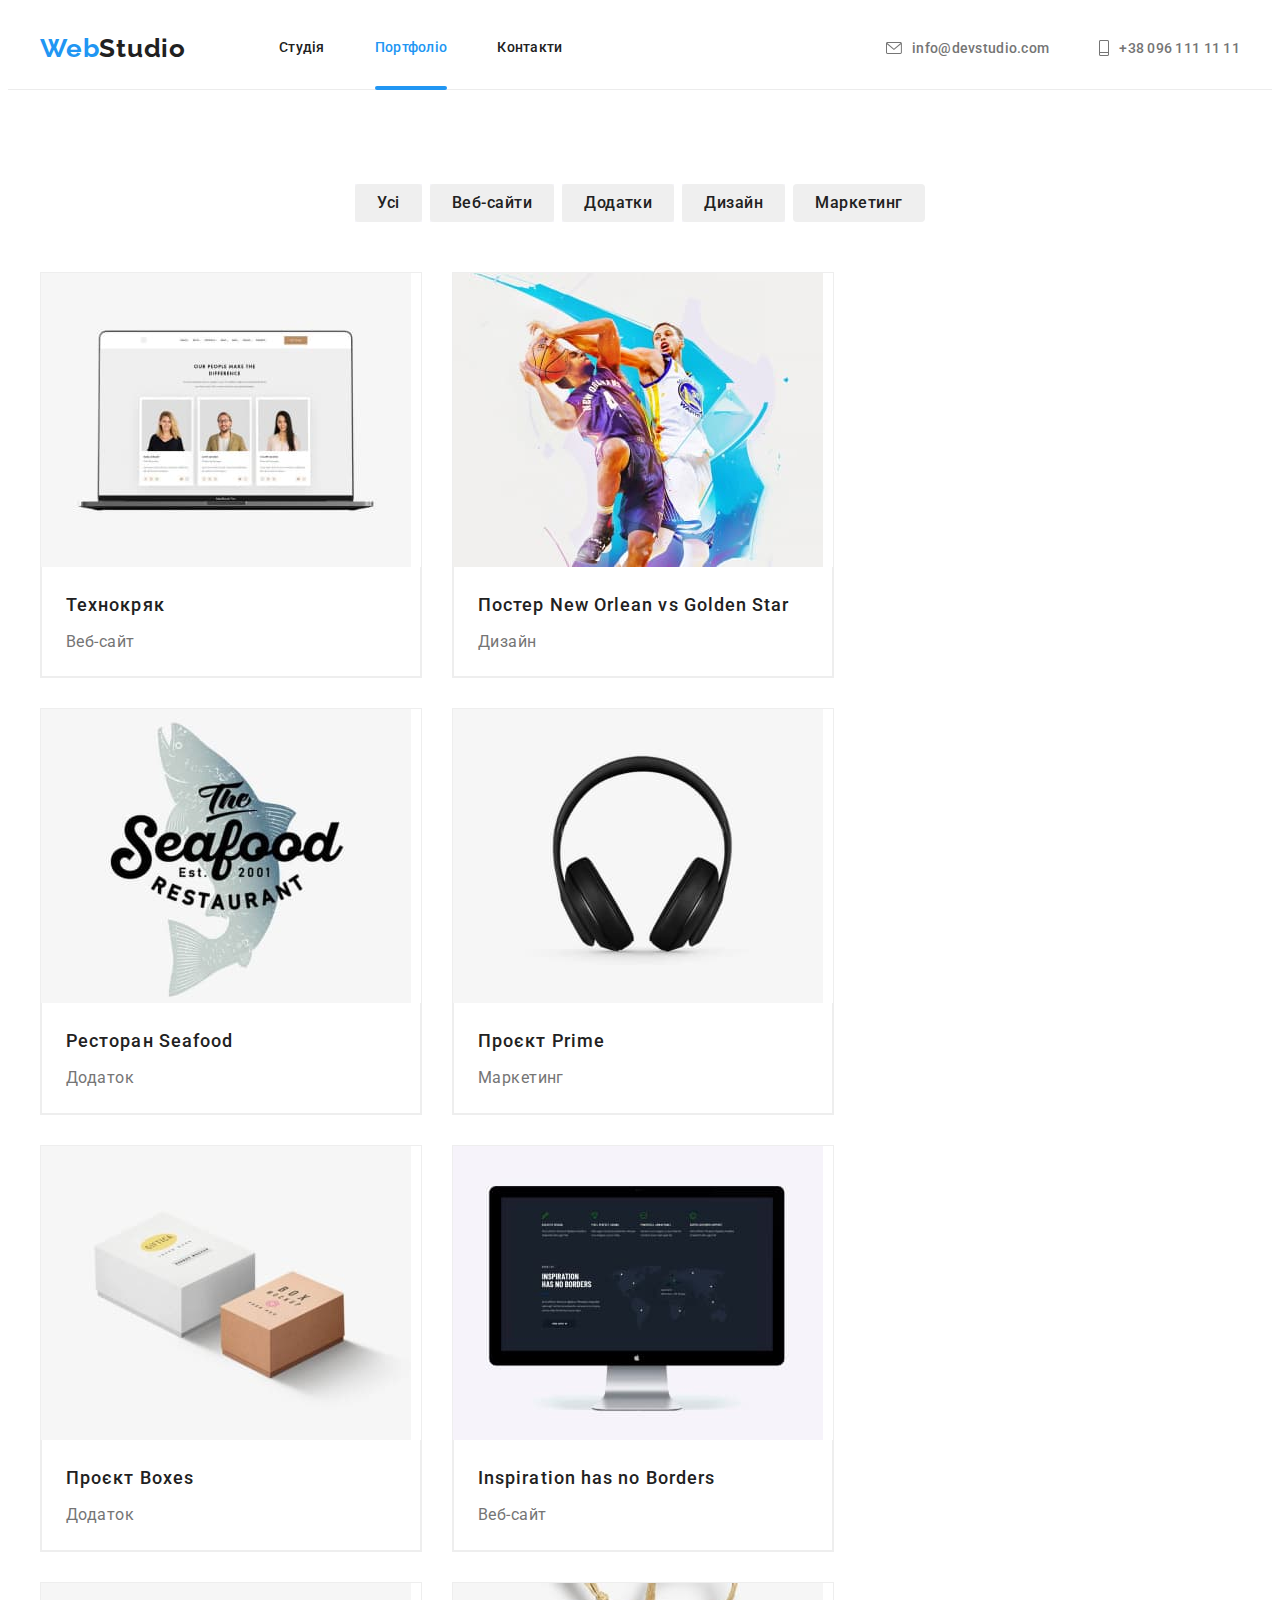
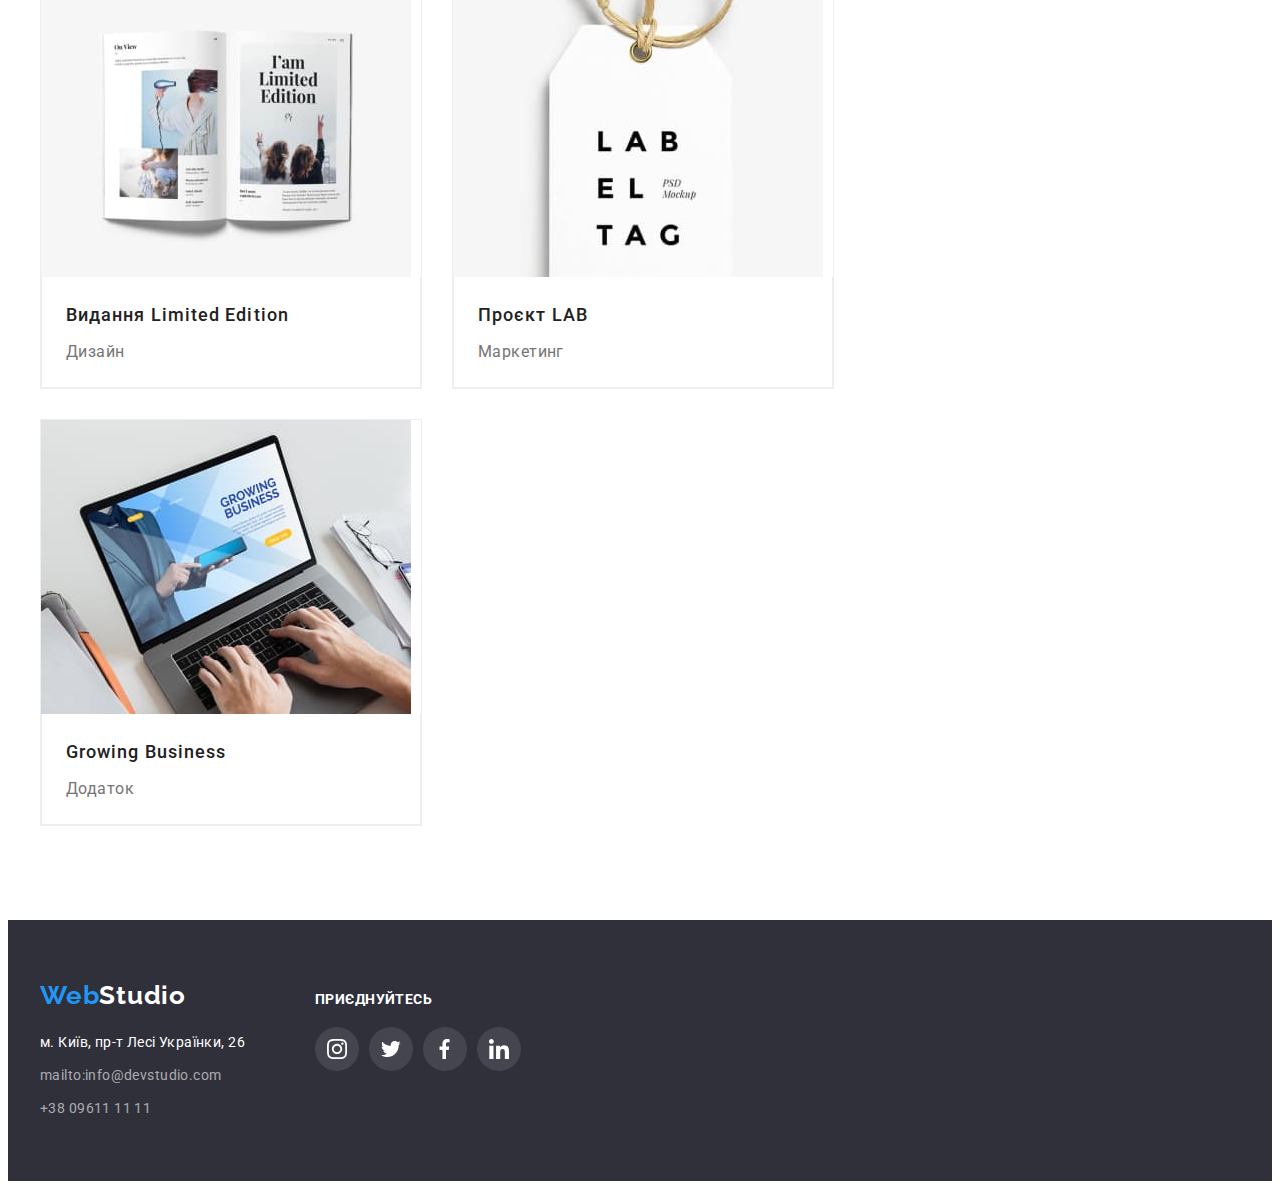
==== portfolio.html @ 92ddbb1d "6 work" ====
<!DOCTYPE html>
<html lang="uk">

<head>
    <meta charset="UTF-8">
    <meta http-equiv="X-UA-Compatible" content="IE=edge">
    <meta name="viewport" content="width=device-width, initial-scale=1.0">
    <link rel="preconnect" href="https://fonts.googleapis.com">
    <link rel="preconnect" href="https://fonts.gstatic.com" crossorigin>
    <link
        href="https://fonts.googleapis.com/css2?family=Raleway:wght@700&family=Roboto:wght@400;500;700;900&display=swap"
        rel="stylesheet">
    <link rel="stylesheet" href="https://cdnjs.cloudflare.com/ajax/libs/modern-normalize/1.1.0/modern-normalize.min.css"
        integrity="sha512-wpPYUAdjBVSE4KJnH1VR1HeZfpl1ub8YT/NKx4PuQ5NmX2tKuGu6U/JRp5y+Y8XG2tV+wKQpNHVUX03MfMFn9Q=="
        crossorigin="anonymous" referrerpolicy="no-referrer" />
    <link rel="stylesheet" href="./css/styles.css">
    <title>Студія</title>
</head>

<body>

    <header class="header">
        <div class="container header-container">
            <nav class="navigation">
                <a class="logo link" href="./index.html"><span class="logo-part">Web</span>Studio</a>
                <ul class="nav-list list">
                    <li class="nav-list-item ">
                        <a href="./index.html" class="nav-list link">Студія</a>
                    </li>
                    <li class="nav-list-item element-portfolio">
                        <a href="./portfolio.html" class="nav-list link current">Портфоліо</a>
                    </li>
                    <li class="nav-list-item">
                        <a href="" class="nav-list link">Контакти</a>
                    </li>
                </ul>
            </nav>
            <ul class="contact list">
                <li class="contactlist"> <a href="mailto:info@devstudio.com" class="contact-list mail link">
                        <svg class="contact-list-icon" width="16" height="12">
                            <use href="./images/sprite.svg#icon-mail">
                            </use>
                        </svg>
                        info@devstudio.com</a>
                </li>
                <li class="contactlist"><a href="tel:+380961111111" class="contact-list tel link">
                        <svg class="contact-list-icon" width="10" height="16">
                            <use href="./images/sprite.svg#icon-tel">
                            </use>
                        </svg>
                        +38 096 111 11 11</a>
                </li>
            </ul>
        </div>
    </header>
    <main>
        <section class="section">
            <div class="container">
                <h1 class="visually-hidden">Наші проекти</h1>
                <ul class="button-list list">
                    <li class="button-proect"><button class="button" type="button">Усі</button> </li>
                    <li class="button-proect"><button class="button" type="button">Веб-сайти</button></li>
                    <li class="button-proect"><button class="button" type="button">Додатки</button></li>
                    <li class="button-proect"><button class="button" type="button">Дизайн</button></li>
                    <li class="button-proect"><button class="button" type="button">Маркетинг</button></li>
                </ul>
                <ul class="section-proects list">
                    <li class="proect-cart">
                        <a class="proects link " href="">

                            <div class="proect-img">
                                <img src="./images/box4.jpg" alt="зображення ноутбука" width="370" height="294">
                                <div class="overlay">
                                    <p>Ресурс пропонує комплексні пропозиції з різним рівнем функціоналу та сервісів.
                                        Все це дозволить відвідувачу
                                        отримати
                                        вичерпні відомості про компанію чи приватну особу.</p>
                                </div>
                            </div>
                            <div class="content-proect-wrapper">
                                <h2 class="proect-title">Технокряк</h2>
                                <p class="description-proect">Веб-сайт</p>
                            </div>
                        </a>
                    </li>
                    <li class="proect-cart">
                        <a class="proects link" href="">
                            <div class="proect-img">
                                <img src="./images/box5.jpg" alt="зображення баскетболістів" width="370" height="294">
                                <div class="overlay">
                                    <p>Ресурс пропонує комплексні пропозиції з різним рівнем функціоналу та сервісів.
                                        Все це дозволить відвідувачу
                                        отримати
                                        вичерпні відомості про компанію чи приватну особу.</p>
                                </div>
                            </div>
                            <div class="content-proect-wrapper">
                                <h2 class="proect-title">Постер New Orlean vs Golden Star</h2>
                                <p class="description-proect">Дизайн</p>
                            </div>
                        </a>
                    </li>
                    <li class="proect-cart">
                        <a class="proects link" href="">
                            <div class="proect-img">
                                <img src="./images/box6.jpg" alt="зображення риби" width="370" height="294">
                                <div class="overlay">
                                    <p>Ресурс пропонує комплексні пропозиції з різним рівнем функціоналу та сервісів.
                                        Все це дозволить відвідувачу
                                        отримати
                                        вичерпні відомості про компанію чи приватну особу.</p>
                                </div>
                            </div>
                            <div class="content-proect-wrapper">
                                <h2 class="proect-title">Ресторан Seafood</h2>
                                <p class="description-proect">Додаток</p>
                            </div>
                        </a>
                    </li>
                    <li class="proect-cart">
                        <a class="proects link" href="">
                            <div class="proect-img">
                                <img src="./images/box7.jpg" alt="зображення навушники" width="370" height="294">
                                <div class="overlay">
                                    <p>Ресурс пропонує комплексні пропозиції з різним рівнем функціоналу та сервісів.
                                        Все це дозволить відвідувачу
                                        отримати
                                        вичерпні відомості про компанію чи приватну особу.</p>
                                </div>
                            </div>
                            <div class="content-proect-wrapper">
                                <h2 class="proect-title">Проєкт Prime</h2>
                                <p class="description-proect">Маркетинг</p>
                            </div>
                        </a>
                    </li>
                    <li class="proect-cart">
                        <a class="proects link" href="">
                            <div class="proect-img">
                                <img src="./images/box8.jpg" alt="зображення коробки" width="370" height="294">
                                <div class="overlay">
                                    <p>Ресурс пропонує комплексні пропозиції з різним рівнем функціоналу та сервісів.
                                        Все це дозволить відвідувачу
                                        отримати
                                        вичерпні відомості про компанію чи приватну особу.</p>
                                </div>
                            </div>
                            <div class="content-proect-wrapper">
                                <h2 class="proect-title">Проєкт Boxes</h2>
                                <p class="description-proect">Додаток</p>
                            </div>
                        </a>
                    </li>
                    <li class="proect-cart">
                        <a class="proects link" href="">
                            <div class="proect-img">
                                <img src="./images/box9.jpg" alt="зображення монітор" width="370" height="294">
                                <div class="overlay">
                                    <p>Ресурс пропонує комплексні пропозиції з різним рівнем функціоналу та сервісів.
                                        Все це дозволить відвідувачу
                                        отримати
                                        вичерпні відомості про компанію чи приватну особу.</p>
                                </div>
                            </div>
                            <div class="content-proect-wrapper">
                                <h2 class="proect-title">Inspiration has no Borders</h2>
                                <p class="description-proect">Веб-сайт</p>
                            </div>
                        </a>
                    </li>
                    <li class="proect-cart">
                        <a class="proects link" href="">
                            <div class="proect-img">
                                <img src="./images/box10.jpg" alt="зображення книги" width="370" height="294">
                                <div class="overlay">
                                    <p>Ресурс пропонує комплексні пропозиції з різним рівнем функціоналу та сервісів.
                                        Все це дозволить відвідувачу
                                        отримати
                                        вичерпні відомості про компанію чи приватну особу.</p>
                                </div>
                            </div>
                            <div class="content-proect-wrapper">
                                <h2 class="proect-title">Видання Limited Edition</h2>
                                <p class="description-proect">Дизайн</p>
                            </div>
                        </a>
                    </li>
                    <li class="proect-cart">
                        <a class="proects link" href="">
                            <div class="proect-img">
                                <img src="./images/box11.jpg" alt="зображення лейби" width="370" height="294">
                                <div class="overlay">
                                    <p>Ресурс пропонує комплексні пропозиції з різним рівнем функціоналу та сервісів.
                                        Все це дозволить відвідувачу
                                        отримати
                                        вичерпні відомості про компанію чи приватну особу.</p>
                                </div>
                            </div>
                            <div class="content-proect-wrapper">
                                <h2 class="proect-title">Проєкт LAB</h2>
                                <p class="description-proect">Маркетинг</p>
                            </div>
                        </a>
                    </li>
                    <li class="proect-cart">
                        <a class="proects link" href="">
                            <div class="proect-img">
                                <img src="./images/box12.jpg" alt="зображення ноутбука" width="370" height="294">
                                <div class="overlay">
                                    <p>Ресурс пропонує комплексні пропозиції з різним рівнем функціоналу та сервісів.
                                        Все це дозволить відвідувачу
                                        отримати
                                        вичерпні відомості про компанію чи приватну особу.</p>
                                </div>
                            </div>
                            <div class="content-proect-wrapper">
                                <h2 class="proect-title">Growing Business</h2>
                                <p class="description-proect">Додаток</p>
                            </div>
                        </a>
                    </li>
                </ul>
            </div>
        </section>
    </main>
    <footer class="footer">
        <!--Секція контакти-->
        <div class="container">
            <div class="footer-container">

                <div>
                    <a class="footer-logo link" href="./index.html"><span class="logo-part">Web</span>Studio</a>

                    <address class="adress">
                        <ul class="adress-list list">
                            <li class="adress-list-item"> <a href="https://goo.gl/maps/hzJKrvGwyvVixg5J7"
                                    class="adress-title link" target="_blank"> м. Київ,
                                    пр-т Лесі Українки, 26
                                </a> </li>
                            <li class="adress-list-item"> <a href="mailto:info@devstudio.com"
                                    class="adress-contakt link">mailto:info@devstudio.com</a></li>
                            <li class="adress-list-item"> <a href="tel:+380961111111" class="adress-contakt link">+38
                                    09611 11 11</a> </li>
                        </ul>
                    </address>
                </div>
                <div class="social">
                    <p class="social-title">ПРИЄДНУЙТЕСЬ</p>
                    <ul class="footer-social-list list">
                        <li class="footer-social-list-item"><a href="http://instagram.com" class="social-link">
                                <svg class="social-list-icon" width="20" height="20">
                                    <use href="./images/sprite.svg#icon-instagram">
                                    </use>
                                </svg>
                            </a>

                        </li>
                        <li class="footer-social-list-item"><a href="http://twitter.com" class="social-link">
                                <svg class="social-list-icon" width="20" height="20">
                                    <use href="./images/sprite.svg#icon-Vector">
                                    </use>
                                </svg>
                            </a>

                        </li>
                        <li class="footer-social-list-item"><a href="http://ifacebook.com" class="social-link">
                                <svg class="social-list-icon" width="20" height="20">
                                    <use href="./images/sprite.svg#icon-f">
                                    </use>
                                </svg>
                            </a>

                        </li>
                        <li class="footer-social-list-item"><a href="http://in.com" class="social-link">
                                <svg class="social-list-icon" width="20" height="20">
                                    <use href="./images/sprite.svg#icon-in">
                                    </use>
                                </svg>
                            </a>

                        </li>
                    </ul>
                </div>

            </div>
        </div>
    </footer>

</body>

</html>
---- css/styles.css ----
:root {
     --primary-color: #212121;
     --title-text-color: #757575;
     --accent-color: #2196F3;
     --primary-white-color: #FFFFFF;
     --background-dark: #2f303a;
     --background-light: #f5f4fa;
     --primary-font-family: 'Roboto', sans-serif;
     --secondary-font-family: 'Raleway', sans-serif;
 }

 body {
     font-family: var(--primary-font-family);
     color: var(--primary-color);
     font-size: 14px;
     letter-spacing: 0.03em;
     background-color: var(--primary-white-color);
 }

 h1,
 h2,
 h3,
 h4,
 h5,
 h6,
 p {
     margin-top: 0;
     margin-bottom: 0;
 }

 ul,
 ol {
     margin-top: 0;
     margin-bottom: 0;
     padding-left: 0;
 }

 img {
     display: block;
 }

 .link {
     text-decoration: none;
 }

 .list {
     list-style: none;
 }

 .container {
     width: 1200px;
     padding-left: 15px;
     padding-right: 15px;
     margin-left: auto;
     margin-right: auto;
 }

 /*=========START COMPONRNTS=======*/

 /*=========END COMPONENTS========*/
 /*============HEADER=============*/



 /*Logo*/
 .header {
     padding-top: 25px;
     padding-bottom: 25px;
     border-bottom: 1px solid #ececec
 }

 .logo {
     font-family: var(--secondary-font-family);
     font-style: normal;
     font-weight: 700;
     font-size: 26px;
     line-height: 1.19;
     letter-spacing: 0.03em;
     color: var(--primary-color);
     margin-right: 93px;
 }

 .logo-part {
     font-family: var(--secondary-font-family);
     font-style: normal;
     font-weight: 700;
     font-size: 26px;
     line-height: 1.19;
     color: var(--accent-color);
 }

 .header-container {
     display: flex;
     align-items: center;
 }

 .navigation {
     display: flex;
     align-items: center;
 }

 .nav-list-item:not(:last-child) {
     margin-right: 50px;
 }

 .nav-list-item {
     position: relative;
 }

 .element-portfolio::after {
     content: "";
     position: absolute;
     left: 0;
     display: block;
     width: 100%;
     height: 4px;
     margin-top: 30px;
     border-radius: 2px;
     background-color: var(--accent-color);
 }

 .element-studio::after {
     content: "";
     position: absolute;
     left: 0;
     display: block;
     width: 100%;
     height: 4px;
     margin-top: 30px;
     border-radius: 2px;
     background-color: var(--accent-color);
 }


 .nav-list {
     position: relative;
     font-weight: 500;
     line-height: 1.14;
     letter-spacing: 0.02em;
     color: var(--primary-color);
     display: flex;
     align-items: center;

     transition: color 250ms cubic-bezier(0.4, 0, 0.2, 1);
 }

 .current {
     color: var(--accent-color)
 }

 .nav-list:hover,
 .nav-list:focus {
     color: var(--accent-color);
 }

 .contact {
     display: flex;
     align-items: center;
     margin-left: auto;
 }

 .mail {
     margin-right: 50px;
 }

 .contact-list-icon {
     margin-right: 10px;
     fill: var(--title-text-color)
 }

 .contact-list {
     display: flex;
     align-items: center;
     font-weight: 500;
     line-height: 1.1;
     letter-spacing: 0.02em;
     color: var(--title-text-color);

     transition: color 250ms cubic-bezier(0.4, 0, 0.2, 1);
 }

 .contact-list:hover,
 .contact-list:focus {
     color: var(--accent-color);
 }

 .contact-list:hover .contact-list-icon,
 .contact-list:focus .contact-list-icon {
     fill: var(--accent-color);
 }

 /*======END HEADER======*/
 /*======MAIN=======*/
 /*HERO*/
 .hero {
     max-width: 1600px;
     margin-right: auto;
     margin-left: auto;
     padding: 200px 0;
     background-image: linear-gradient(rgba(47, 48, 58, 0.4), rgba(47, 48, 58, 0.4)), url(../images/hero.jpg);
     background-size: cover;
     background-color: #C4C4C4;

 }

 .hero-title {
     font-weight: 900;
     font-size: 44px;
     line-height: 1.36;
     text-align: center;
     letter-spacing: 0.06em;
     text-transform: uppercase;
     color: var(--primary-white-color);
     margin-bottom: 30px;
 }

 .hero-btn {
     font-family: var(--primary-font-family);
     font-weight: 700;
     font-size: 16px;
     line-height: 1.87;
     display: flex;
     align-items: center;
     text-align: center;
     letter-spacing: 0.06em;
     color: var(--primary-white-color);
     background-color: var(--accent-color);
     cursor: pointer;
     margin-left: auto;
     margin-right: auto;
     padding: 10px 32px;
     min-width: 216px;
     box-shadow: 0px 4px 4px rgba(0, 0, 0, 0.15);
     border: none;

 }

 /*SECTION FEATURES*/
 .section {
     padding: 94px 0;
 }

 .features-list {
     display: flex;
 }

 .visually-hidden {
     position: fixed;
     transform: scale(0);
 }

 .features-list-item:not(:last-child) {
     margin-right: 30px;
 }

 .features-icon {
     display: flex;
     justify-content: center;
     align-items: center;
     height: 120px;
     background-color: var(--background-light);
     border-radius: 4px;
     margin-bottom: 30px;

 }

 .icon-antenna {
     background-repeat: no-repeat;
     width: 66px;
     height: 70px;
 }



 .title-list {
     font-size: 14px;
     font-weight: 700;
     line-height: 1.14;
     text-transform: uppercase;
     margin-bottom: 10px;

 }

 .description {
     line-height: 1.71;
     color: var(--title-text-color);
 }

 /*SECTION WORK*/
 .section-work {
     padding-bottom: 94px;
 }

 .work-list {
     display: flex;
     justify-content: space-between;
     flex-wrap: wrap;
 }

 .work-item:not(:last-child) {
     margin-right: 30px;
 }

 .work-item {
     position: relative;
 }

 .desc-overlay {
     position: absolute;
     bottom: 0;
     left: 0;
     width: 100%;
     height: 70px;
     display: flex;
     justify-content: center;
     align-items: center;
     background-color: rgba(47, 48, 58, 0.8);
     color: var(--primary-white-color);
     text-transform: uppercase;
     font-weight: 700;
     font-size: 14px;
     line-height: 1.2;
 }

 /*SECTION TEAM*/
 .section-team {
     background-color: var(--background-light);
 }

 .section-title {
     font-weight: 700;
     font-size: 36px;
     line-height: 1.16;
     text-align: center;
     color: var(--primary-color);
     margin-bottom: 50px;
 }

 .team-list {
     display: flex;
     column-gap: 30px;
 }

 .team {

     box-shadow: 0px 1px 3px rgba(0, 0, 0, 0.12), 0px 1px 1px rgba(0, 0, 0, 0.14), 0px 2px 1px rgba(0, 0, 0, 0.2);
     border-radius: 0px 0px 4px 4px;
 }

 .content-team-wrapper {
     padding-top: 30px;
     border-top: none;
     background: #FFFFFF;
     padding-bottom: 30px;
 }

 .title-card {
     font-weight: 500;
     font-size: 16px;
     line-height: 1.19;
     text-align: center;
     color: var(--primary-color);
     margin-bottom: 10px;
 }

 .desc-card {
     font-size: 16px;
     line-height: 1.19;
     text-align: center;
     color: var(--title-text-color);
     margin-bottom: 16px;

 }

 .team-icon {
     display: flex;
     justify-content: center;

 }


 .team-icon-propertis:not(:last-child) {
     margin-right: 10px;
 }

 .icon {
     display: flex;
     align-items: center;
     justify-content: center;
     width: 44px;
     height: 44px;
     border-radius: 50%;

     transition: background-color 250ms cubic-bezier(0.4, 0, 0.2, 1);
 }

 .team-list-icon {
     fill: #AFB1B8;
 }

 .icon:hover,
 .icon:focus {
     background-color: var(--accent-color);

 }

 .icon:hover .team-list-icon,
 .icon:focus .team-list-icon {
     fill: var(--primary-white-color);
 }

 /*======Sektion Klients=======*/
 .title-klients {

     font-weight: 700;
     font-size: 36px;
     line-height: 1.16;
     text-align: center;

     color: var(--primary-color);
     margin-bottom: 50px;
 }

 .klient-list {
     display: flex;
     color: #AFB1B8;
 }

 .klient-list-link {
     display: flex;
     justify-content: center;
     align-items: center;
     border: 1px solid #AFB1B8;
     border-radius: 4px;
     width: 170px;
     height: 92px;
     margin-right: 30px;

     transition: border 250ms cubic-bezier(0.4, 0, 0.2, 1);
 }

 .klient-list-icon {
     fill: #AFB1B8;
     transition: fill 250ms cubic-bezier(0.4, 0, 0.2, 1);
 }

 .klient-list-link:hover,
 .klient-list-link:focus {
     border: 1px solid var(--accent-color);
 }

 .klient-list-link:hover .klient-list-icon,
 .klient-list-link:focus .klient-list-icon {
     fill: #2196F3;

 }

 /*=========END INDEX========*/
 /*=========PORTFOLIO=========*/

 .button-list {
     display: flex;
     justify-content: center;
     flex-wrap: wrap;
     margin-bottom: 50px;
 }

 .button-proect:not(:last-child) {
     margin-right: 8px;
     background: var(--background-light);
 }

 .button {
     font-family: var(--primary-font-family);
     font-weight: 500;
     font-size: 16px;
     line-height: 1.6;
     text-align: center;
     letter-spacing: 0.03em;
     color: var(--primary-color);
     cursor: pointer;
     border-radius: 4px;
     padding: 6px 22px;
     border: none;

     transition: background-color 250ms cubic-bezier(0.4, 0, 0.2, 1);

 }

 .button:hover,
 .button:focus {
     background-color: var(--accent-color);
     color: var(--primary-white-color);
     box-shadow: 0px 3px 1px rgba(0, 0, 0, 0.1),
         0px 1px 2px rgba(0, 0, 0, 0.08),
         0px 2px 2px rgba(0, 0, 0, 0.12);
 }

 .section-proects {
     display: flex;
     flex-wrap: wrap;
     margin-left: -30px;
     margin-top: -30px;

 }

 .proect-cart {
     margin-left: 30px;
     margin-top: 30px;
     width: calc((100% - 90px) / 3);
     background: #FFFFFF;
     border: 1px solid #EEEEEE;

     transition: box-shadow 250ms cubic-bezier(0.4, 0, 0.2, 1);
 }

 .proect-img {
     position: relative;
     overflow: hidden;
 }

 .proect-cart:hover,
 .proect-cart:focus {
     box-shadow: 0px 1px 1px rgba(0, 0, 0, 0.12),
         0px 4px 4px rgba(0, 0, 0, 0.06),
         1px 4px 6px rgba(0, 0, 0, 0.16);
 }

 .proects {
     color: var(--primary-color);
     display: block;
 }

 .overlay {
     position: absolute;
     font-family: 'Roboto';
     font-style: normal;
     font-weight: 400;
     font-size: 18px;
     line-height: 1.5;
     letter-spacing: 0.03em;
     opacity: 0;
     color: #FFFFFF;
     width: 100%;
     height: 300px;
     padding: 63px 24px;

     transition: opacity 250ms cubic-bezier(0.4, 0, 0.2, 1),
         transform 250ms cubic-bezier(0.4, 0, 0.2, 1);
 }

 .proects:hover .overlay {
     opacity: 1;
     background: rgba(33, 150, 243, 0.9);
     transform: translateY(-300px);

 }

 .content-proect-wrapper {
     border: 1px solid #eeeeee;
     border-top: none;
     padding: 20px 24px;
 }

 .proect-title {
     font-family: var(--primary-font-family);
     font-style: normal;
     font-weight: 500;
     font-size: 18px;
     line-height: 2;
     letter-spacing: 0.06em;
     margin-bottom: 4px;
 }

 .description-proect:not(:nth-child(3n)) {
     font-size: 16px;
     line-height: 1.87;
     color: var(--title-text-color);

 }

 /*=======FOOTER======*/
 /*SECTION CONTACTS*/
 .footer {
     background-color: var(--background-dark);
     padding-top: 60px;
     padding-bottom: 60px;
 }

 .footer-container {
     display: flex;
     align-items: baseline;
 }

 .footer-logo {
     font-family: 'Raleway';
     font-style: normal;
     font-weight: 700;
     font-size: 26px;
     line-height: 1.19;
     letter-spacing: 0.03em;
     color: var(--primary-white-color);
 }

 .adress {
     margin-top: 20px;


 }

 .adress-list {
     font-family: 'Roboto';
     font-style: normal;
     font-weight: 400;
     font-size: 14px;
     line-height: 1.71;
     color: rgba(255, 255, 255, 0.6);
 }

 .adress-contakt {
     transition: color 250ms cubic-bezier(0.4, 0, 0.2, 1);
 }

 .adress-contakt:hover,
 .adress-contakt:focus {
     color: var(--accent-color);
 }

 .adress-title {
     color: var(--primary-white-color);

     transition: color 250ms cubic-bezier(0.4, 0, 0.2, 1);
 }

 .adress-title:hover,
 .adress-title:focus {
     color: var(--accent-color);
 }

 .adress-list-item:not(:last-child) {
     margin-bottom: 9px;
 }

 .adress-contakt {
     color: rgba(255, 255, 255, 0.6);
     margin-bottom: 9px;
 }

 .social {
     margin-left: 70px;
 }

 .social-title {
     font-weight: 700;
     font-size: 14px;
     line-height: 16px;
     letter-spacing: 0.03em;
     text-transform: uppercase;
     color: var(--primary-white-color);
     margin-bottom: 20px;
 }

 .footer-social-list {
     display: flex;
 }

 .footer-social-list-item:not(:last-child) {
     margin-right: 10px;
 }

 .social-link {
     display: flex;
     align-items: center;
     justify-content: center;
     width: 44px;
     height: 44px;
     border-radius: 50%;
     background: rgba(255, 255, 255, 0.1);

     transition: background-color 250ms cubic-bezier(0.4, 0, 0.2, 1);
 }

 
 .social-list-icon {
     fill: var(--primary-white-color);
   }

 .social-link:hover,
 .social-link:focus {
     background-color: var(--accent-color);

 }

 .social-link:hover .social-list-icon,
 .social-link:focus .social-list-icon {
     fill: var(--primary-white-color);
 }


 /*========Footer End=========*/

 .backdrop {
     position: fixed;
     top: 0;
     left: 0;
     width: 100vw;
     height: 100vh;
     background-color: rgba(0, 0, 0, 0.2);
     ;
     transition: opacity 500ms linear, visibility 500ms linear;
 }

 .backdrop.is-hidden {
     opacity: 0;
     visibility: hidden;
     pointer-events: none;
 }

 .modal {
     position: absolute;
     top: 50%;
     left: 50%;
     transform: translate(-50%, -50%);
     width: 528px;
     height: 581px;
     background-color: var(--primary-white-color);
 }

 .modal-close-btn {
     position: absolute;
     top: 8px;
     right: 8px;
     display: flex;
     justify-content: center;
     align-items: center;
     width: 30px;
     height: 30px;
     border-radius: 50%;
     border: 1px solid rgba(0, 0, 0, 0.1);
     padding: 0;
     background-color: transparent;
     cursor: pointer;
 }
 .form {
   
     margin-left: 40px;
     margin-right: 40px;
  
     
 }
 .form-field {
    display: flex;
    flex-direction: column;
    margin-bottom: 10px;
 }
 .form-title{
    margin-top: 40px;
    margin-bottom: 12px;
    font-family: 'Roboto';
    font-style: normal;
    font-weight: 700;
    font-size: 20px;
    line-height: 23px;
    text-align: center;
    letter-spacing: 0.03em;
    color: #212121;
 }
.form-name{
 margin-bottom: 4px;
 font-family: 'Roboto';
 font-style: normal;
 font-weight: 400;
 font-size: 12px;
 line-height: 1.16;
 letter-spacing: 0.01em;
 color: #757575;
}
.form-ckeckbox{
display:inherit;  
font-weight: 400;
font-size: 14px;
line-height: 1.71;
letter-spacing: 0.03em;
color: var(--title-text-color);
margin-top: 20px;

}
.form-policy{
    color: var(--accent-color);
}
.form-button{
display: flex;
width: 200px;
height: 50px;
background: #2196F3;
box-shadow: 0px 4px 4px rgba(0, 0, 0, 0.15);
border-radius: 4px;
font-family: 'Roboto';
font-style: normal;
font-weight: 700;
font-size: 16px;
line-height: 30px;
margin-left:125px ;
margin-top: 30px;
justify-content: center;
align-items: center;
text-align: center;
letter-spacing: 0.06em;
color: #FFFFFF;
}
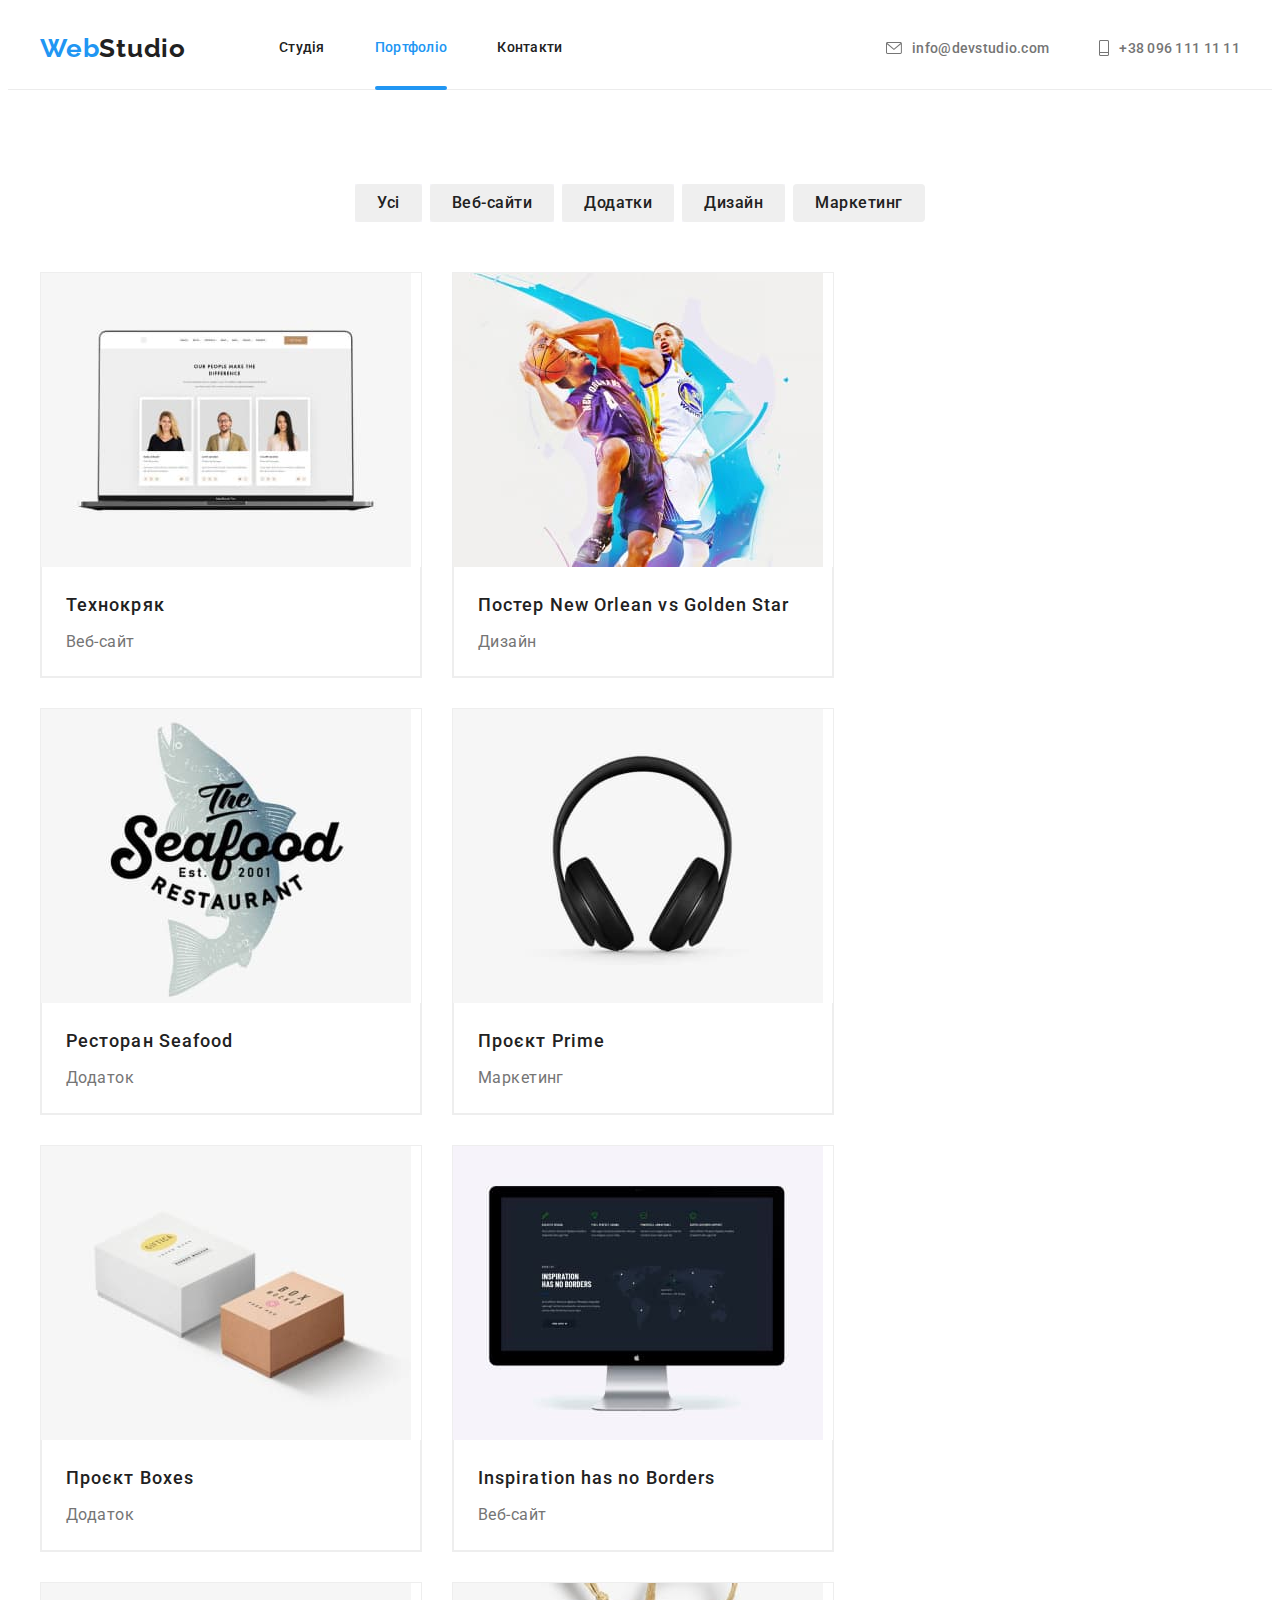
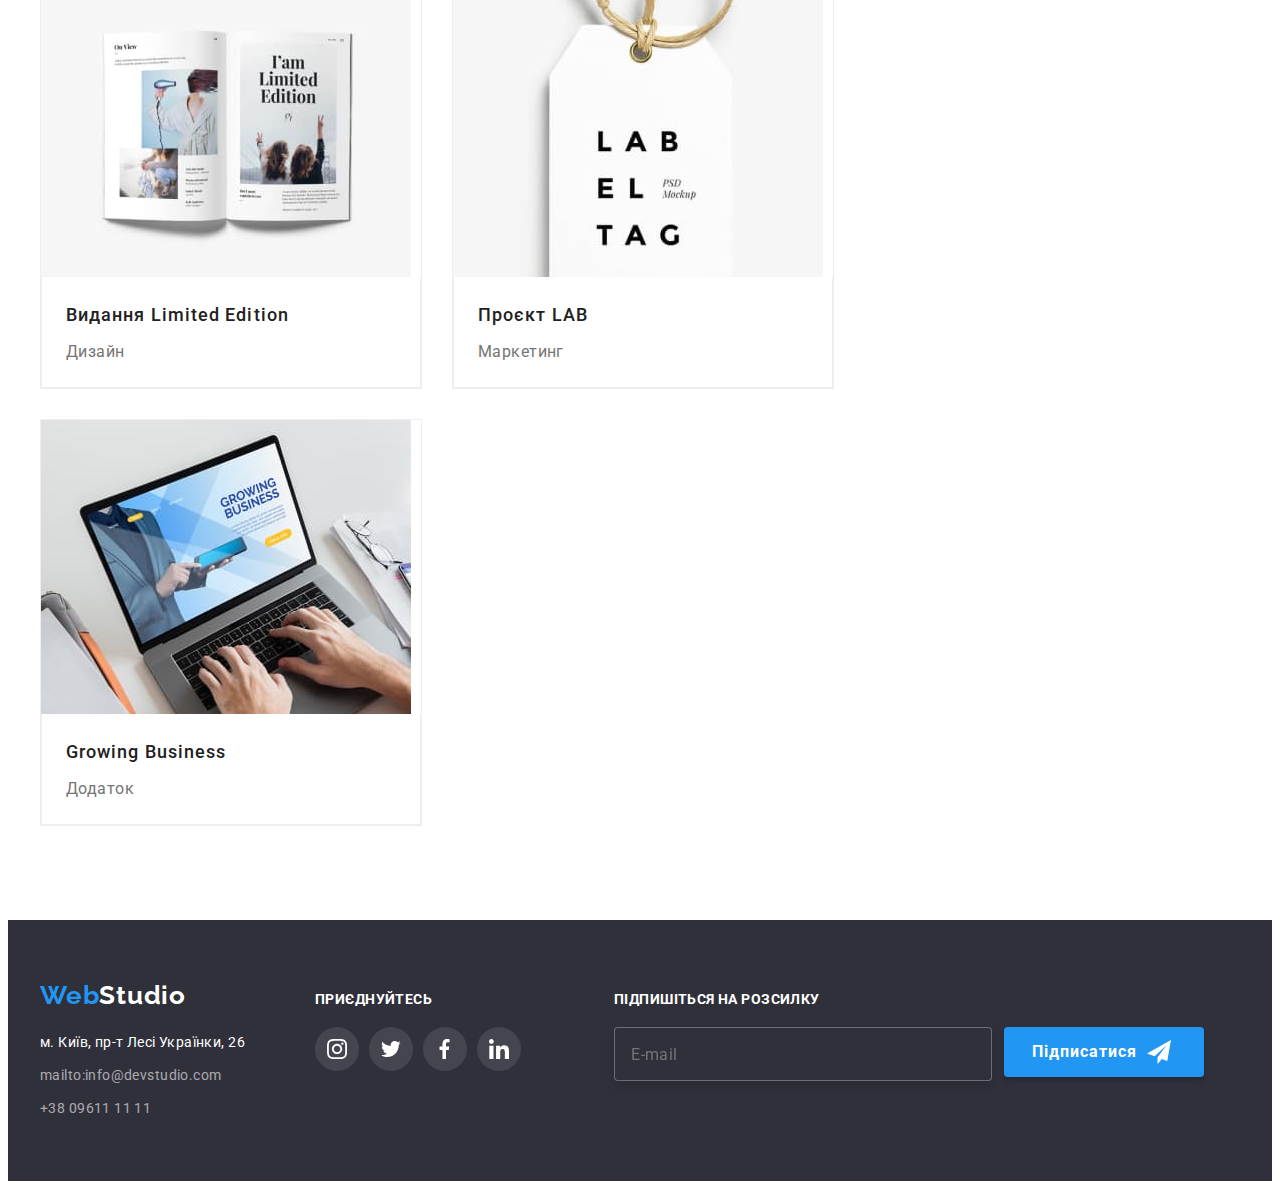
==== commit 792b94b9: "6work" ====
--- a/portfolio.html
+++ b/portfolio.html
@@ -281,8 +281,24 @@
                         </li>
                     </ul>
                 </div>
-
+                <div class="subscription">
+                    <p class="social-title"> ПІДПИШІТЬСЯ НА РОЗСИЛКУ</p>
+                    <ul class="subscription-list list">
+                        <li> <input class="subscription-form " type="email" name="email" id="" placeholder="E-mail" />
+                        </li>
+                        <li> <button class="subscription-btn" type="button">Підписатися
+                                <svg class="subscription-list-icon" width="24" height="24">
+                                    <use href="./images/sprite.svg#icon-telegram">
+
+                                    </use>
+                                </svg>
+                            </button>
+                        </li>
+
+                    </ul>
+                </div>
             </div>
+
         </div>
     </footer>
 
--- a/css/styles.css
+++ b/css/styles.css
@@ -140,7 +140,6 @@
      color: var(--primary-color);
      display: flex;
      align-items: center;
-
      transition: color 250ms cubic-bezier(0.4, 0, 0.2, 1);
  }
 
@@ -676,14 +675,13 @@
      height: 44px;
      border-radius: 50%;
      background: rgba(255, 255, 255, 0.1);
-
      transition: background-color 250ms cubic-bezier(0.4, 0, 0.2, 1);
  }
 
- 
+
  .social-list-icon {
      fill: var(--primary-white-color);
-   }
+ }
 
  .social-link:hover,
  .social-link:focus {
@@ -696,6 +694,59 @@
      fill: var(--primary-white-color);
  }
 
+ .subscription {
+     margin-left: 93px;
+ }
+
+ .subscription-form {
+     width: 358px;
+     height: 50px;
+     border: 1px solid rgba(255, 255, 255, 0.3);
+     filter: drop-shadow(0px 4px 4px rgba(0, 0, 0, 0.15));
+     border-radius: 4px;
+     background-color: #2f303a;
+     font-family: 'Roboto';
+     font-style: normal;
+     font-weight: 400;
+     font-size: 16px;
+     line-height: 1.25;
+     align-items: center;
+     letter-spacing: 0.03em;
+     color: rgba(255, 255, 255, 0.6);
+     padding-left: 16px;
+ }
+
+ .subscription-list {
+     display: flex;
+
+ }
+
+ .subscription-btn {
+     width: 200px;
+     height: 50px;
+     background: #2196F3;
+     box-shadow: 0px 4px 4px rgba(0, 0, 0, 0.15);
+     border-radius: 4px;
+     font-family: var(--primary-font-family);
+     font-weight: 700;
+     font-size: 16px;
+     line-height: 1.87;
+     display: flex;
+     align-items: center;
+     text-align: center;
+     letter-spacing: 0.06em;
+     color: var(--primary-white-color);
+     background-color: var(--accent-color);
+     cursor: pointer;
+     margin-left: 12px;
+     padding: 10px 20px 10px 28px;
+     border: none;
+ }
+
+ .subscription-list-icon {
+     fill: var(--primary-white-color);
+     margin-left: 10px;
+ }
 
  /*========Footer End=========*/
 
@@ -706,7 +757,6 @@
      width: 100vw;
      height: 100vh;
      background-color: rgba(0, 0, 0, 0.2);
-     ;
      transition: opacity 500ms linear, visibility 500ms linear;
  }
 
@@ -741,70 +791,150 @@
      background-color: transparent;
      cursor: pointer;
  }
+
  .form {
-   
      margin-left: 40px;
      margin-right: 40px;
-  
-     
- }
+
+ }
+
  .form-field {
-    display: flex;
-    flex-direction: column;
-    margin-bottom: 10px;
- }
- .form-title{
-    margin-top: 40px;
-    margin-bottom: 12px;
-    font-family: 'Roboto';
-    font-style: normal;
-    font-weight: 700;
-    font-size: 20px;
-    line-height: 23px;
-    text-align: center;
-    letter-spacing: 0.03em;
-    color: #212121;
- }
-.form-name{
- margin-bottom: 4px;
- font-family: 'Roboto';
- font-style: normal;
- font-weight: 400;
- font-size: 12px;
- line-height: 1.16;
- letter-spacing: 0.01em;
- color: #757575;
-}
-.form-ckeckbox{
-display:inherit;  
-font-weight: 400;
-font-size: 14px;
-line-height: 1.71;
-letter-spacing: 0.03em;
-color: var(--title-text-color);
-margin-top: 20px;
-
-}
-.form-policy{
-    color: var(--accent-color);
-}
-.form-button{
-display: flex;
-width: 200px;
-height: 50px;
-background: #2196F3;
-box-shadow: 0px 4px 4px rgba(0, 0, 0, 0.15);
-border-radius: 4px;
-font-family: 'Roboto';
-font-style: normal;
-font-weight: 700;
-font-size: 16px;
-line-height: 30px;
-margin-left:125px ;
-margin-top: 30px;
-justify-content: center;
-align-items: center;
-text-align: center;
-letter-spacing: 0.06em;
-color: #FFFFFF;
-}+     position: relative;
+     display: flex;
+     flex-direction: column;
+     margin-bottom: 10px;
+     margin-top: 4px;
+     border: 1px solid rgba(33, 33, 33, 0.2);
+     border-radius: 4px;
+
+ }
+
+ .form-title {
+     margin-top: 40px;
+     margin-bottom: 12px;
+     font-family: 'Roboto';
+     font-style: normal;
+     font-weight: 700;
+     font-size: 20px;
+     line-height: 23px;
+     text-align: center;
+     letter-spacing: 0.03em;
+     color: #212121;
+
+ }
+
+ .form-name {
+     font-family: 'Roboto';
+     font-style: normal;
+     font-weight: 400;
+     font-size: 12px;
+     line-height: 1.16;
+     letter-spacing: 0.01em;
+     color: #757575;
+ }
+
+ .contact-form {
+     height: 40px;
+     border: 1px solid rgba(33, 33, 33, 0.2);
+     border-radius: 4px;
+     padding-left: 42px;
+     transition: border-color 250ms cubic-bezier(0.4, 0, 0.2, 1);
+ }
+
+ .contact-form:focus,
+ .comment:focus {
+     border-color: var(--accent-color);
+     cursor: pointer;
+     outline: none;
+     border-radius: 4px;
+ }
+
+ .comment {
+     resize: none;
+     border: 1px solid rgba(33, 33, 33, 0.2);
+     transition: border-color 250ms cubic-bezier(0.4, 0, 0.2, 1);
+ }
+
+ .contact-form-img {
+     position: absolute;
+     top: 50%;
+     left: 14px;
+     transform: translateY(-50%);
+     transition: fill 250ms cubic-bezier(0.4, 0, 0.2, 1);
+ }
+
+ .form-field:focus-within .contact-form-img {
+     fill: var(--accent-color);
+ }
+
+
+ .contact-form-checkbox {
+     display: flex;
+     margin-left: 12px;
+ }
+
+ .form-policy {
+     color: var(--accent-color);
+ }
+
+ .checkbox {
+     -webkit-appearance: none;
+     -moz-appearance: none;
+     appearance: none;
+
+ }
+
+ .contact-form-chk {
+     margin-right: 8px;
+
+ }
+
+ .form-name-chk {
+     display: flex;
+     align-items: center;
+     font-family: 'Roboto';
+     font-style: normal;
+     font-weight: 400;
+     font-size: 14px;
+     letter-spacing: 0.03em;
+     color: #757575;
+ }
+
+ .icon {
+     display: inline-block;
+     width: 16px;
+     height: 15px;
+
+ }
+
+ .checkbox:checked+.contact-form-chk {
+     background-color: #2196F3;
+     fill: #2196F3;
+     border-color: #2196F3;
+     border-radius: 2px;
+     background-origin: border-box;
+     background-image: url(../images/іконки/checkbox.svg);
+     background-size: contain;
+ }
+
+ .form-button {
+     display: flex;
+     width: 200px;
+     height: 50px;
+     background: #2196F3;
+     box-shadow: 0px 4px 4px rgba(0, 0, 0, 0.15);
+     border-radius: 4px;
+     border: none;
+     font-family: 'Roboto';
+     font-style: normal;
+     font-weight: 700;
+     font-size: 16px;
+     line-height: 30px;
+     margin-left: 125px;
+     margin-top: 30px;
+     justify-content: center;
+     align-items: center;
+     text-align: center;
+     letter-spacing: 0.06em;
+     color: #FFFFFF;
+ }